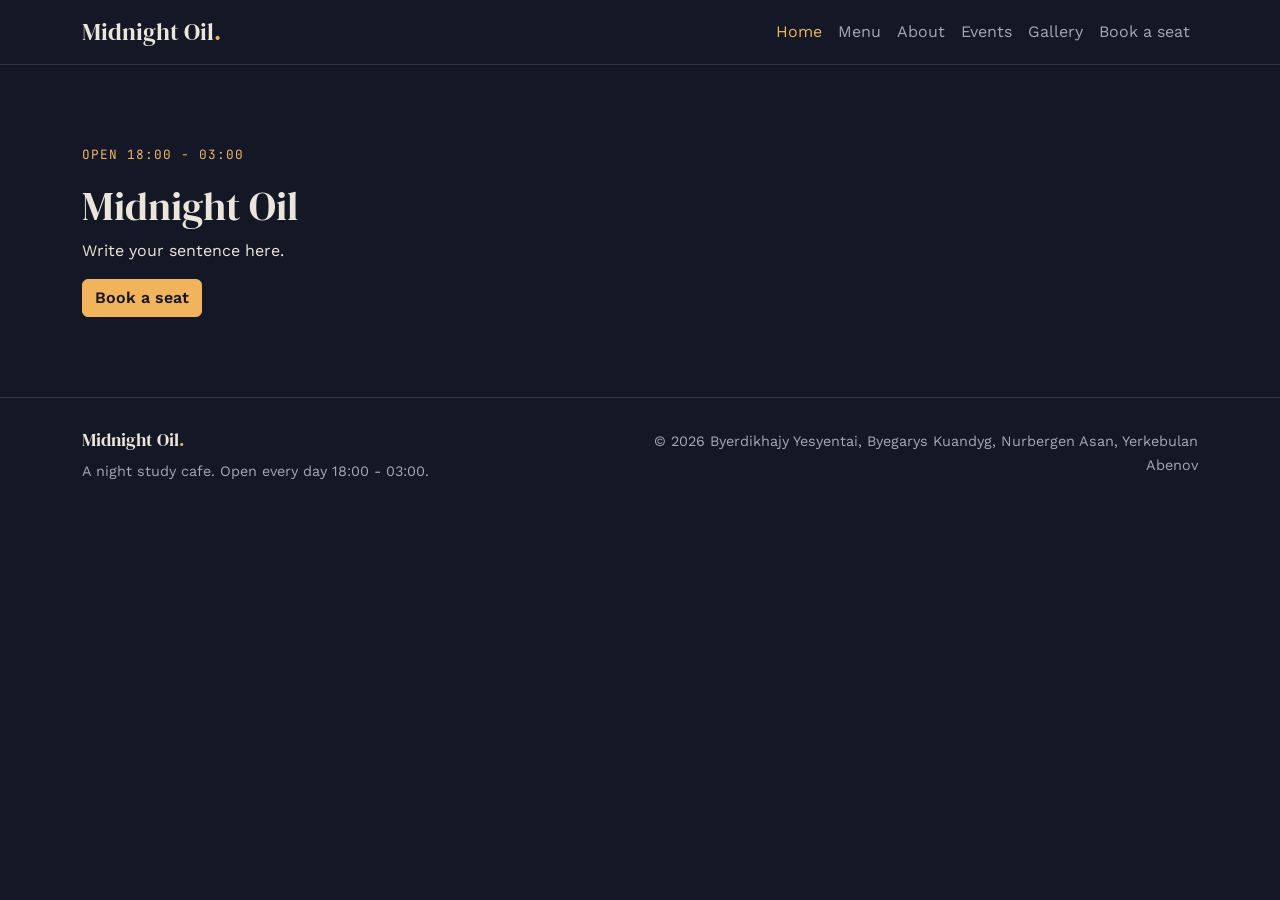
==== index.html @ 8052c6b3 "Set up the shared design, navbar, footer and starter pages" ====
<!doctype html>
<html lang="en">
<head>
    <meta charset="UTF-8">
    <meta name="viewport" content="width=device-width, initial-scale=1.0">
    <title>Midnight Oil - Night Study Cafe</title>
    <!-- Page owner: Byerdikhajy Yesyentai -->

    <!-- Bootstrap first, then the fonts, then our shared CSS, then this page's own CSS -->
    <link rel="stylesheet" href="https://cdn.jsdelivr.net/npm/bootstrap@5.3.3/dist/css/bootstrap.min.css"
          integrity="sha384-QWTKZyjpPEjISv5WaRU9OFeRpok6YctnYmDr5pNlyT2bRjXh0JMhjY6hW+ALEwIH" crossorigin="anonymous">
    <link rel="preconnect" href="https://fonts.googleapis.com">
    <link rel="preconnect" href="https://fonts.gstatic.com" crossorigin>
    <link rel="stylesheet" href="https://fonts.googleapis.com/css2?family=DM+Serif+Display&family=JetBrains+Mono:wght@400;500&family=Work+Sans:wght@400;600&display=swap">
    <link rel="stylesheet" href="css/style.css">
    <link rel="stylesheet" href="css/home.css">
</head>
<body>

    <!-- ===== SHARED NAVBAR: keep it the same on every page (only "active" moves) ===== -->
    <nav class="navbar navbar-expand-lg navbar-dark site-nav sticky-top">
        <div class="container">
            <a class="navbar-brand" href="index.html">Midnight Oil<span>.</span></a>
            <button class="navbar-toggler" type="button" data-bs-toggle="collapse" data-bs-target="#mainMenu"
                    aria-controls="mainMenu" aria-expanded="false" aria-label="Open menu">
                <span class="navbar-toggler-icon"></span>
            </button>
            <div class="collapse navbar-collapse" id="mainMenu">
                <ul class="navbar-nav ms-auto">
                    <li class="nav-item"><a class="nav-link active" aria-current="page" href="index.html">Home</a></li>
                    <li class="nav-item"><a class="nav-link" href="menu.html">Menu</a></li>
                    <li class="nav-item"><a class="nav-link" href="about.html">About</a></li>
                    <li class="nav-item"><a class="nav-link" href="events.html">Events</a></li>
                    <li class="nav-item"><a class="nav-link" href="gallery.html">Gallery</a></li>
                    <li class="nav-item"><a class="nav-link" href="reserve.html">Book a seat</a></li>
                </ul>
            </div>
        </div>
    </nav>

    <main>

        <!-- HERO: the first thing visitors see.
             TODO (Byerdikhajy):
             1. Write your own big title and one sentence about the cafe.
             2. Add a photo or illustration next to the text (Bootstrap grid: col-12 col-md-6).
             3. Make the "lamp glow" in home.css your memorable detail (or invent another one).
             Example to start from: -->
        <header class="hero section">
            <div class="container">
                <div class="row align-items-center g-4">
                    <div class="col-12 col-md-6">
                        <p class="label">Open 18:00 - 03:00</p>
                        <h1>Midnight Oil</h1>
                        <p>Write your sentence here.</p>
                        <a class="btn btn-lamp" href="reserve.html">Book a seat</a>
                    </div>
                    <div class="col-12 col-md-6">
                        <!-- TODO: <img src="images/your-photo.jpg" class="img-fluid" alt="describe the photo"> -->
                    </div>
                </div>
            </div>
        </header>

        <!-- TODO (Byerdikhajy): add 2-3 more sections, for example:
             - "Why study here": 3 features (fast wifi, quiet zone, sockets) using Flexbox or Grid
               with YOUR OWN media queries in home.css (1 per row on phone, 3 on laptop).
             - "Tonight's special": a short teaser that links to menu.html.
             - "Opening hours": use a <table> or a list. -->
    </main>

    <!-- ===== SHARED FOOTER ===== -->
    <footer class="site-footer">
        <div class="container">
            <div class="row g-3">
                <div class="col-12 col-md-6">
                    <h2>Midnight Oil<span>.</span></h2>
                    <p class="mb-0">A night study cafe. Open every day 18:00 - 03:00.</p>
                </div>
                <div class="col-12 col-md-6 text-md-end">
                    <p class="mb-1">&copy; 2026 Byerdikhajy Yesyentai, Byegarys Kuandyg, Nurbergen Asan, Yerkebulan Abenov</p>
                    <p class="mb-0"><!-- TODO: photo and icon credits, e.g. "Photos: Unsplash" --></p>
                </div>
            </div>
        </div>
    </footer>

    <!-- Bootstrap JS: makes the menu button, accordion, tabs and modals work -->
    <script src="https://cdn.jsdelivr.net/npm/bootstrap@5.3.3/dist/js/bootstrap.bundle.min.js"
            integrity="sha384-YvpcrYf0tY3lHB60NNkmXc5s9fDVZLESaAA55NDzOxhy9GkcIdslK1eN7N6jIeHz" crossorigin="anonymous"></script>
</body>
</html>
---- css/style.css ----
/* ==========================================================
   style.css - SHARED by every page of Midnight Oil
   (set up by Byerdikhajy)

   Put here ONLY what every page uses: colors, fonts, the navbar,
   the footer and the shared button. Styles for one page go in
   that page's own file (home.css, menu.css, ...).

   Loaded AFTER Bootstrap, so these rules can override Bootstrap.
   ========================================================== */

/* ---------- 1. Colors and fonts ----------
   A night study cafe: dark like a room at 1 a.m.,
   warm amber like a desk lamp, off-white like chalk.
   Use them with var(--name), for example: color: var(--lamp); */
:root {
    --night: #141826;       /* page background */
    --night-light: #1f2436; /* cards, boxes */
    --lamp: #f2b45a;        /* main accent: buttons, links, highlights */
    --lamp-dark: #d99a3d;   /* button hover */
    --chalk: #ece6da;       /* main text */
    --muted: #a3a8b8;       /* small, less important text */
    --sage: #8fb3a0;        /* second accent: "quiet zone", success */
    --line: #2e3449;        /* borders */

    --font-heading: "DM Serif Display", Georgia, serif;
    --font-body: "Work Sans", Arial, sans-serif;
    --font-mono: "JetBrains Mono", "Courier New", monospace; /* hours, prices, times */
}

body {
    background-color: var(--night);
    color: var(--chalk);
    font-family: var(--font-body);
    line-height: 1.6;
}

h1, h2, h3, h4 {
    font-family: var(--font-heading);
    font-weight: 400;
    color: var(--chalk);
}

a {
    color: var(--lamp);
}

a:hover {
    color: var(--lamp-dark);
}

/* small mono labels, e.g. <p class="label">Open till 03:00</p> */
.label {
    font-family: var(--font-mono);
    font-size: 0.8rem;
    letter-spacing: 0.08em;
    text-transform: uppercase;
    color: var(--lamp);
}

/* every page section gets the same spacing */
.section {
    padding: 3rem 0;
}

@media (min-width: 992px) {
    .section {
        padding: 5rem 0;
    }
}

/* ---------- 2. Shared button ----------
   Use together with Bootstrap: <a class="btn btn-lamp" href="...">Book a seat</a> */
.btn-lamp {
    background-color: var(--lamp);
    border-color: var(--lamp);
    color: var(--night);
    font-weight: 600;
}

.btn-lamp:hover,
.btn-lamp:focus {
    background-color: var(--lamp-dark);
    border-color: var(--lamp-dark);
    color: var(--night);
}

/* ---------- 3. Navbar (the same on every page) ---------- */
.site-nav {
    background-color: rgba(20, 24, 38, 0.95);
    border-bottom: 1px solid var(--line);
}

.site-nav .navbar-brand {
    font-family: var(--font-heading);
    font-size: 1.5rem;
    color: var(--chalk);
}

.site-nav .navbar-brand span {
    color: var(--lamp);   /* the little lamp dot after the name */
}

.site-nav .nav-link {
    color: var(--muted);
}

.site-nav .nav-link:hover,
.site-nav .nav-link.active {
    color: var(--lamp);
}

/* ---------- 4. Footer (the same on every page) ---------- */
.site-footer {
    border-top: 1px solid var(--line);
    color: var(--muted);
    font-size: 0.9rem;
    padding: 2rem 0;
}

.site-footer h2 {
    font-size: 1.1rem;
}

.site-footer h2 span {
    color: var(--lamp);
}
---- css/home.css ----
/* ==========================================================
   home.css - styles ONLY for index.html
   Page owner: Byerdikhajy Yesyentai

   Colors and fonts come from style.css, for example:
       color: var(--lamp);   font-family: var(--font-mono);
   Write mobile-first: normal rules are for a phone,
   then add @media (min-width: ...) for bigger screens.
   ========================================================== */

/* your styles here */


/* ---- tablet: from 768px ---- */
@media (min-width: 768px) {

}

/* ---- laptop: from 992px ---- */
@media (min-width: 992px) {

}
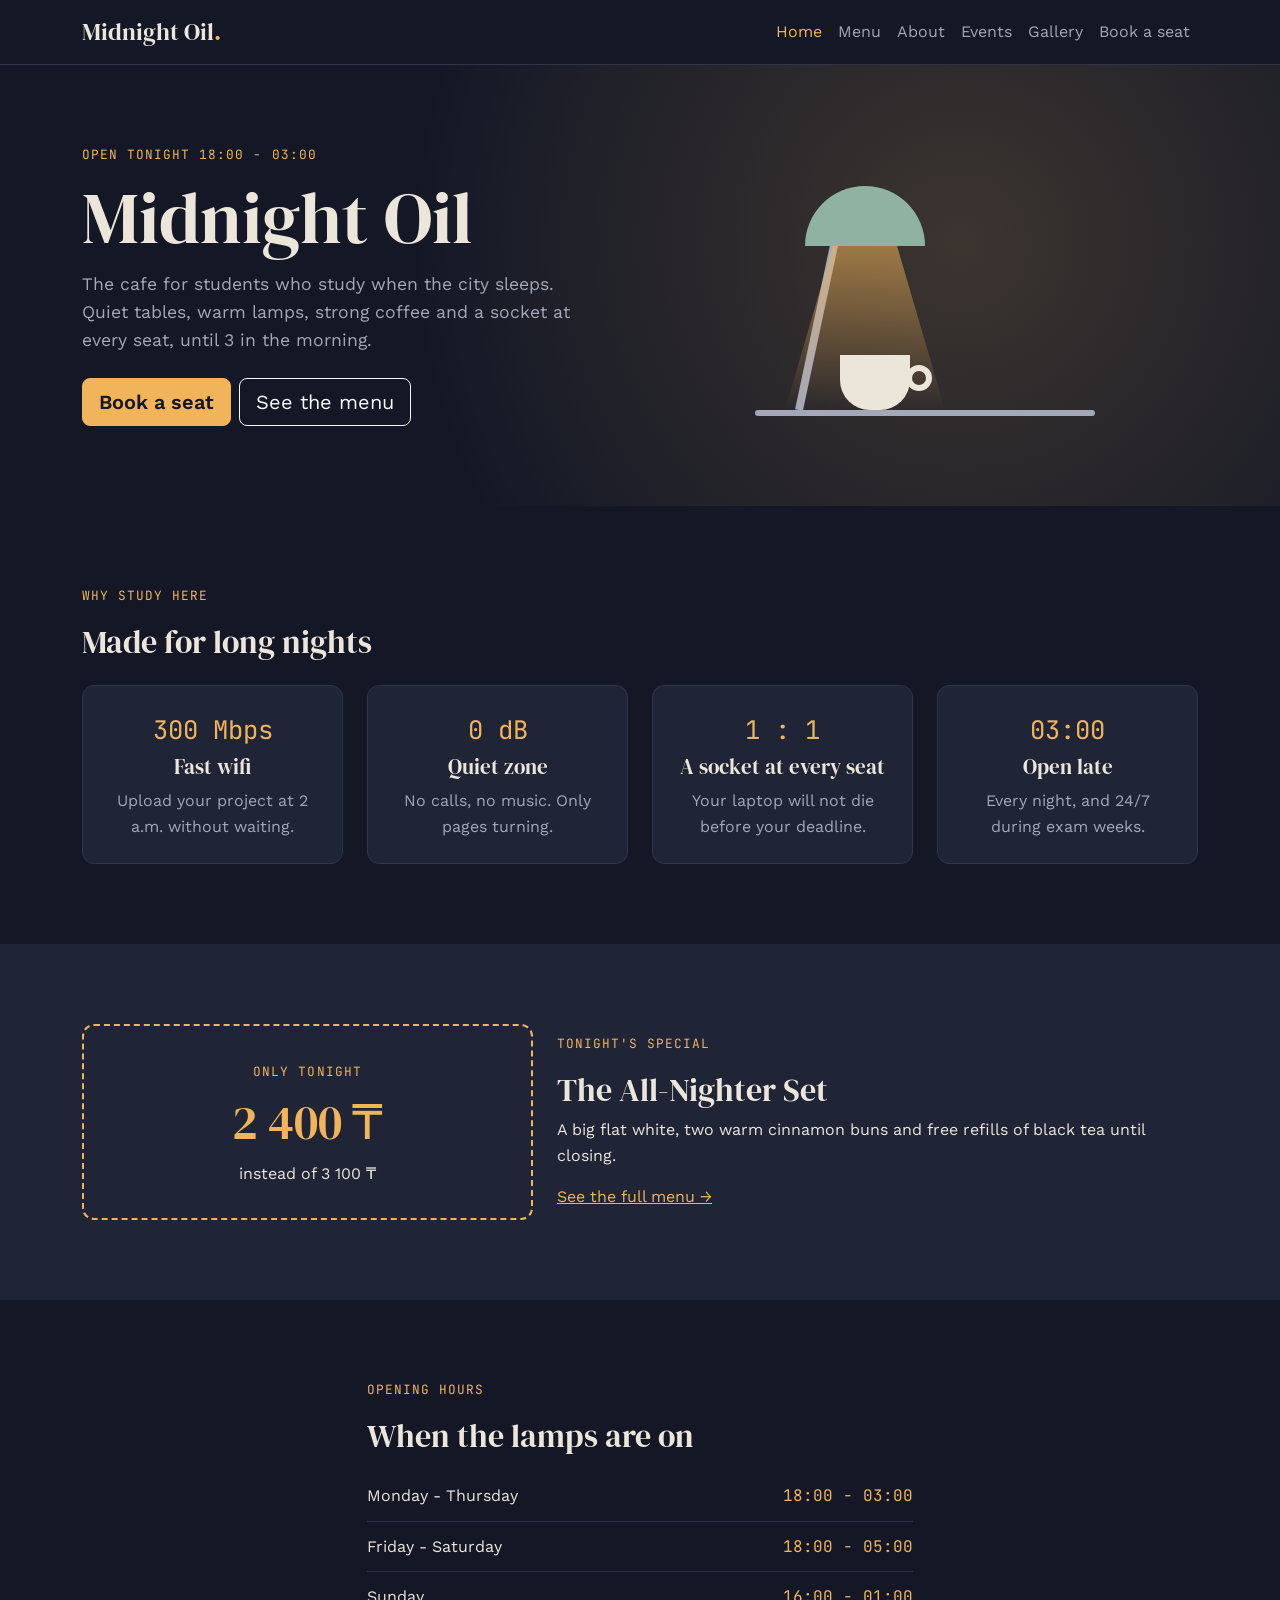
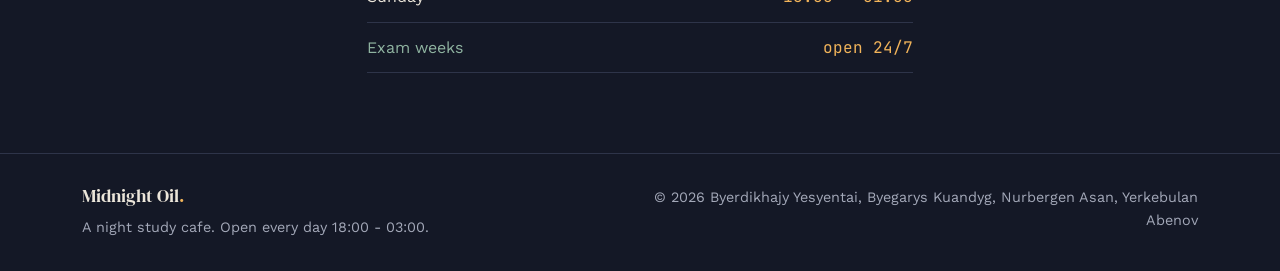
==== commit 12c79d6e: "Build the home page: hero with lamp drawing, features, special and hours" ====
--- a/index.html
+++ b/index.html
@@ -40,33 +40,115 @@
 
     <main>
 
-        <!-- HERO: the first thing visitors see.
-             TODO (Byerdikhajy):
-             1. Write your own big title and one sentence about the cafe.
-             2. Add a photo or illustration next to the text (Bootstrap grid: col-12 col-md-6).
-             3. Make the "lamp glow" in home.css your memorable detail (or invent another one).
-             Example to start from: -->
+        <!-- ===== HERO: text on the left, the lamp drawing on the right =====
+             Bootstrap grid: on a phone both columns are col-12 (stacked, text first),
+             from 768px each is col-md-6 (half the width). -->
         <header class="hero section">
             <div class="container">
                 <div class="row align-items-center g-4">
                     <div class="col-12 col-md-6">
-                        <p class="label">Open 18:00 - 03:00</p>
-                        <h1>Midnight Oil</h1>
-                        <p>Write your sentence here.</p>
-                        <a class="btn btn-lamp" href="reserve.html">Book a seat</a>
+                        <p class="label">Open tonight 18:00 - 03:00</p>
+                        <h1 class="hero__title">Midnight Oil</h1>
+                        <p class="hero__text">The cafe for students who study when the city sleeps. Quiet tables, warm lamps, strong coffee and a socket at every seat, until 3 in the morning.</p>
+                        <div class="d-flex flex-wrap gap-2">
+                            <a class="btn btn-lamp btn-lg" href="reserve.html">Book a seat</a>
+                            <a class="btn btn-outline-light btn-lg" href="menu.html">See the menu</a>
+                        </div>
                     </div>
+
+                    <!-- The drawing is made only with CSS (see home.css, part 2).
+                         aria-hidden="true": a screen reader skips it, because it is decoration. -->
                     <div class="col-12 col-md-6">
-                        <!-- TODO: <img src="images/your-photo.jpg" class="img-fluid" alt="describe the photo"> -->
+                        <div class="scene" aria-hidden="true">
+                            <div class="lamp">
+                                <div class="lamp__arm"></div>
+                                <div class="lamp__shade"></div>
+                                <div class="lamp__light"></div>
+                            </div>
+                            <div class="cup">
+                                <span class="steam"></span>
+                                <span class="steam"></span>
+                                <span class="steam"></span>
+                            </div>
+                            <div class="desk"></div>
+                        </div>
                     </div>
                 </div>
             </div>
         </header>
 
-        <!-- TODO (Byerdikhajy): add 2-3 more sections, for example:
-             - "Why study here": 3 features (fast wifi, quiet zone, sockets) using Flexbox or Grid
-               with YOUR OWN media queries in home.css (1 per row on phone, 3 on laptop).
-             - "Tonight's special": a short teaser that links to menu.html.
-             - "Opening hours": use a <table> or a list. -->
+        <!-- ===== WHY STUDY HERE: my own CSS Grid + my own media queries (home.css, part 3) =====
+             1 per row on a phone, 2 on a tablet, 4 on a laptop. -->
+        <section class="section">
+            <div class="container">
+                <p class="label">Why study here</p>
+                <h2 class="mb-4">Made for long nights</h2>
+                <div class="features">
+                    <article class="feature">
+                        <p class="feature__stat">300 Mbps</p>
+                        <h3>Fast wifi</h3>
+                        <p>Upload your project at 2 a.m. without waiting.</p>
+                    </article>
+                    <article class="feature">
+                        <p class="feature__stat">0 dB</p>
+                        <h3>Quiet zone</h3>
+                        <p>No calls, no music. Only pages turning.</p>
+                    </article>
+                    <article class="feature">
+                        <p class="feature__stat">1 : 1</p>
+                        <h3>A socket at every seat</h3>
+                        <p>Your laptop will not die before your deadline.</p>
+                    </article>
+                    <article class="feature">
+                        <p class="feature__stat">03:00</p>
+                        <h3>Open late</h3>
+                        <p>Every night, and 24/7 during exam weeks.</p>
+                    </article>
+                </div>
+            </div>
+        </section>
+
+        <!-- ===== TONIGHT'S SPECIAL: Bootstrap grid, 2 columns =====
+             The text is more important, so on a phone it comes first (order-1). -->
+        <section class="section special">
+            <div class="container">
+                <div class="row g-4 align-items-center">
+                    <div class="col-12 col-lg-7 order-1 order-lg-2">
+                        <p class="label">Tonight's special</p>
+                        <h2>The All-Nighter Set</h2>
+                        <p>A big flat white, two warm cinnamon buns and free refills of black tea until closing.</p>
+                        <a href="menu.html">See the full menu &rarr;</a>
+                    </div>
+                    <div class="col-12 col-lg-5 order-2 order-lg-1">
+                        <div class="special__price">
+                            <span class="label">Only tonight</span>
+                            <p class="special__number">2 400 ₸</p>
+                            <p class="mb-0">instead of 3 100 ₸</p>
+                        </div>
+                    </div>
+                </div>
+            </div>
+        </section>
+
+        <!-- ===== OPENING HOURS: a list laid out with Flexbox (home.css, part 4) ===== -->
+        <section class="section">
+            <div class="container">
+                <div class="row justify-content-center">
+                    <div class="col-12 col-md-8 col-lg-6">
+                        <p class="label">Opening hours</p>
+                        <h2 class="mb-3">When the lamps are on</h2>
+                        <ul class="hours">
+                            <li><span>Monday - Thursday</span><span>18:00 - 03:00</span></li>
+                            <li><span>Friday - Saturday</span><span>18:00 - 05:00</span></li>
+                            <li><span>Sunday</span><span>16:00 - 01:00</span></li>
+                            <li class="hours__exam"><span>Exam weeks</span><span>open 24/7</span></li>
+                        </ul>
+                        <!-- shown ONLY on a phone (d-md-none): a big button you can tap -->
+                        <a class="btn btn-lamp w-100 d-md-none mt-3" href="reserve.html">Book a seat for tonight</a>
+                    </div>
+                </div>
+            </div>
+        </section>
     </main>
 
     <!-- ===== SHARED FOOTER ===== -->
--- a/css/home.css
+++ b/css/home.css
@@ -2,21 +2,248 @@
    home.css - styles ONLY for index.html
    Page owner: Byerdikhajy Yesyentai
 
-   Colors and fonts come from style.css, for example:
-       color: var(--lamp);   font-family: var(--font-mono);
-   Write mobile-first: normal rules are for a phone,
-   then add @media (min-width: ...) for bigger screens.
+   Part 1: hero and the lamp glow
+   Part 2: the lamp + coffee cup drawing (only CSS, no image)
+   Part 3: "Why study here" - my own Grid and media queries
+   Part 4: tonight's special and opening hours
+   Mobile-first: normal rules are for a phone,
+   @media (min-width: ...) adds changes for bigger screens.
    ========================================================== */
 
-/* your styles here */
-
-
-/* ---- tablet: from 768px ---- */
+/* ---------- Part 1: hero ---------- */
+
+/* the "lamp glow": a soft warm circle of light behind the hero,
+   made with a radial gradient that fades to transparent */
+.hero {
+    background: radial-gradient(circle at 75% 40%, rgba(242, 180, 90, 0.18), transparent 55%);
+}
+
+.hero__title {
+    font-size: 3rem;
+    line-height: 1;
+}
+
+.hero__text {
+    font-size: 1.1rem;
+    color: var(--muted);
+    max-width: 32rem;
+    margin: 1rem 0 1.5rem;
+}
+
+@media (min-width: 992px) {
+    .hero__title {
+        font-size: 4.5rem;
+    }
+}
+
+/* ---------- Part 2: the drawing ----------
+   .scene is the "paper". It is position: relative, so the parts inside
+   (position: absolute) are placed from its corners. This is only for the
+   drawing, not for the page layout. */
+.scene {
+    position: relative;
+    height: 260px;
+    max-width: 340px;
+    margin: 0 auto;
+}
+
+/* the desk: a line at the bottom */
+.desk {
+    position: absolute;
+    bottom: 0;
+    left: 0;
+    right: 0;
+    height: 6px;
+    background-color: var(--muted);
+    border-radius: 3px;
+}
+
+/* the lamp arm: a thin bar, turned with rotate() */
+.lamp__arm {
+    position: absolute;
+    left: 40px;
+    bottom: 6px;
+    width: 8px;
+    height: 200px;
+    background-color: var(--muted);
+    transform: rotate(12deg);
+    transform-origin: bottom;
+}
+
+/* the lamp shade: a half circle (only the top corners are rounded) */
+.lamp__shade {
+    position: absolute;
+    left: 50px;
+    top: 30px;
+    width: 120px;
+    height: 60px;
+    background-color: var(--sage);
+    border-radius: 60px 60px 0 0;
+}
+
+/* the light: a trapezoid cut with clip-path, colored with a gradient
+   that goes from lamp-yellow to transparent */
+.lamp__light {
+    position: absolute;
+    left: 30px;
+    top: 90px;
+    width: 160px;
+    height: 164px;
+    background: linear-gradient(rgba(242, 180, 90, 0.55), transparent);
+    clip-path: polygon(30% 0, 70% 0, 100% 100%, 0 100%);
+}
+
+/* the cup: a rectangle with round bottom corners */
+.cup {
+    position: absolute;
+    left: 85px;
+    bottom: 6px;
+    width: 70px;
+    height: 55px;
+    background-color: var(--chalk);
+    border-radius: 0 0 30px 30px;
+}
+
+/* the handle: an empty circle with a thick border, made with ::after */
+.cup::after {
+    content: "";
+    position: absolute;
+    right: -22px;
+    top: 10px;
+    width: 26px;
+    height: 26px;
+    border: 6px solid var(--chalk);
+    border-radius: 50%;
+}
+
+/* the steam: 3 thin lines that rise and fade (animation) */
+.steam {
+    position: absolute;
+    bottom: 60px;
+    width: 6px;
+    height: 30px;
+    background-color: var(--muted);
+    border-radius: 3px;
+    opacity: 0;
+    animation: rise 3s infinite;
+}
+
+.steam:nth-child(1) { left: 18px; }
+.steam:nth-child(2) { left: 32px; animation-delay: 1s; }
+.steam:nth-child(3) { left: 46px; animation-delay: 2s; }
+
+@keyframes rise {
+    0%   { transform: translateY(0);     opacity: 0; }
+    30%  { opacity: 0.7; }
+    100% { transform: translateY(-40px); opacity: 0; }
+}
+
+/* people who turned off animations in their system settings see no movement */
+@media (prefers-reduced-motion: reduce) {
+    .steam {
+        animation: none;
+        opacity: 0.5;
+    }
+}
+
+/* ---------- Part 3: "Why study here" - my own media queries ---------- */
+
+/* phone: 1 column */
+.features {
+    display: grid;
+    grid-template-columns: 1fr;
+    gap: 1rem;
+}
+
+.feature {
+    background-color: var(--night-light);
+    border: 1px solid var(--line);
+    border-radius: 12px;
+    padding: 1.5rem;
+    transition: transform 0.2s, border-color 0.2s;
+}
+
+/* hover detail: the box lifts a little and the border lights up */
+.feature:hover {
+    transform: translateY(-4px);
+    border-color: var(--lamp);
+}
+
+.feature h3 {
+    font-size: 1.3rem;
+}
+
+.feature p:last-child {
+    color: var(--muted);
+    margin-bottom: 0;
+}
+
+.feature__stat {
+    font-family: var(--font-mono);
+    font-size: 1.6rem;
+    color: var(--lamp);
+    margin-bottom: 0.25rem;
+}
+
+/* tablet: from 768px, 2 columns */
 @media (min-width: 768px) {
-
-}
-
-/* ---- laptop: from 992px ---- */
-@media (min-width: 992px) {
-
-}
+    .features {
+        grid-template-columns: repeat(2, 1fr);
+        gap: 1.5rem;
+    }
+}
+
+/* laptop: from 1200px, 4 columns, and the text is centered */
+@media (min-width: 1200px) {
+    .features {
+        grid-template-columns: repeat(4, 1fr);
+    }
+
+    .feature {
+        text-align: center;
+    }
+}
+
+/* ---------- Part 4: special and opening hours ---------- */
+
+.special {
+    background-color: var(--night-light);
+}
+
+.special__price {
+    border: 2px dashed var(--lamp);
+    border-radius: 12px;
+    padding: 2rem;
+    text-align: center;
+}
+
+.special__number {
+    font-family: var(--font-heading);
+    font-size: 3rem;
+    color: var(--lamp);
+    margin: 0;
+}
+
+/* each line of the hours: day on the left, time on the right (Flexbox) */
+.hours {
+    list-style: none;
+    padding: 0;
+    margin: 0;
+}
+
+.hours li {
+    display: flex;
+    justify-content: space-between;
+    gap: 1rem;
+    padding: 0.75rem 0;
+    border-bottom: 1px solid var(--line);
+}
+
+.hours li span:last-child {
+    font-family: var(--font-mono);
+    color: var(--lamp);
+}
+
+.hours__exam span:first-child {
+    color: var(--sage);
+}
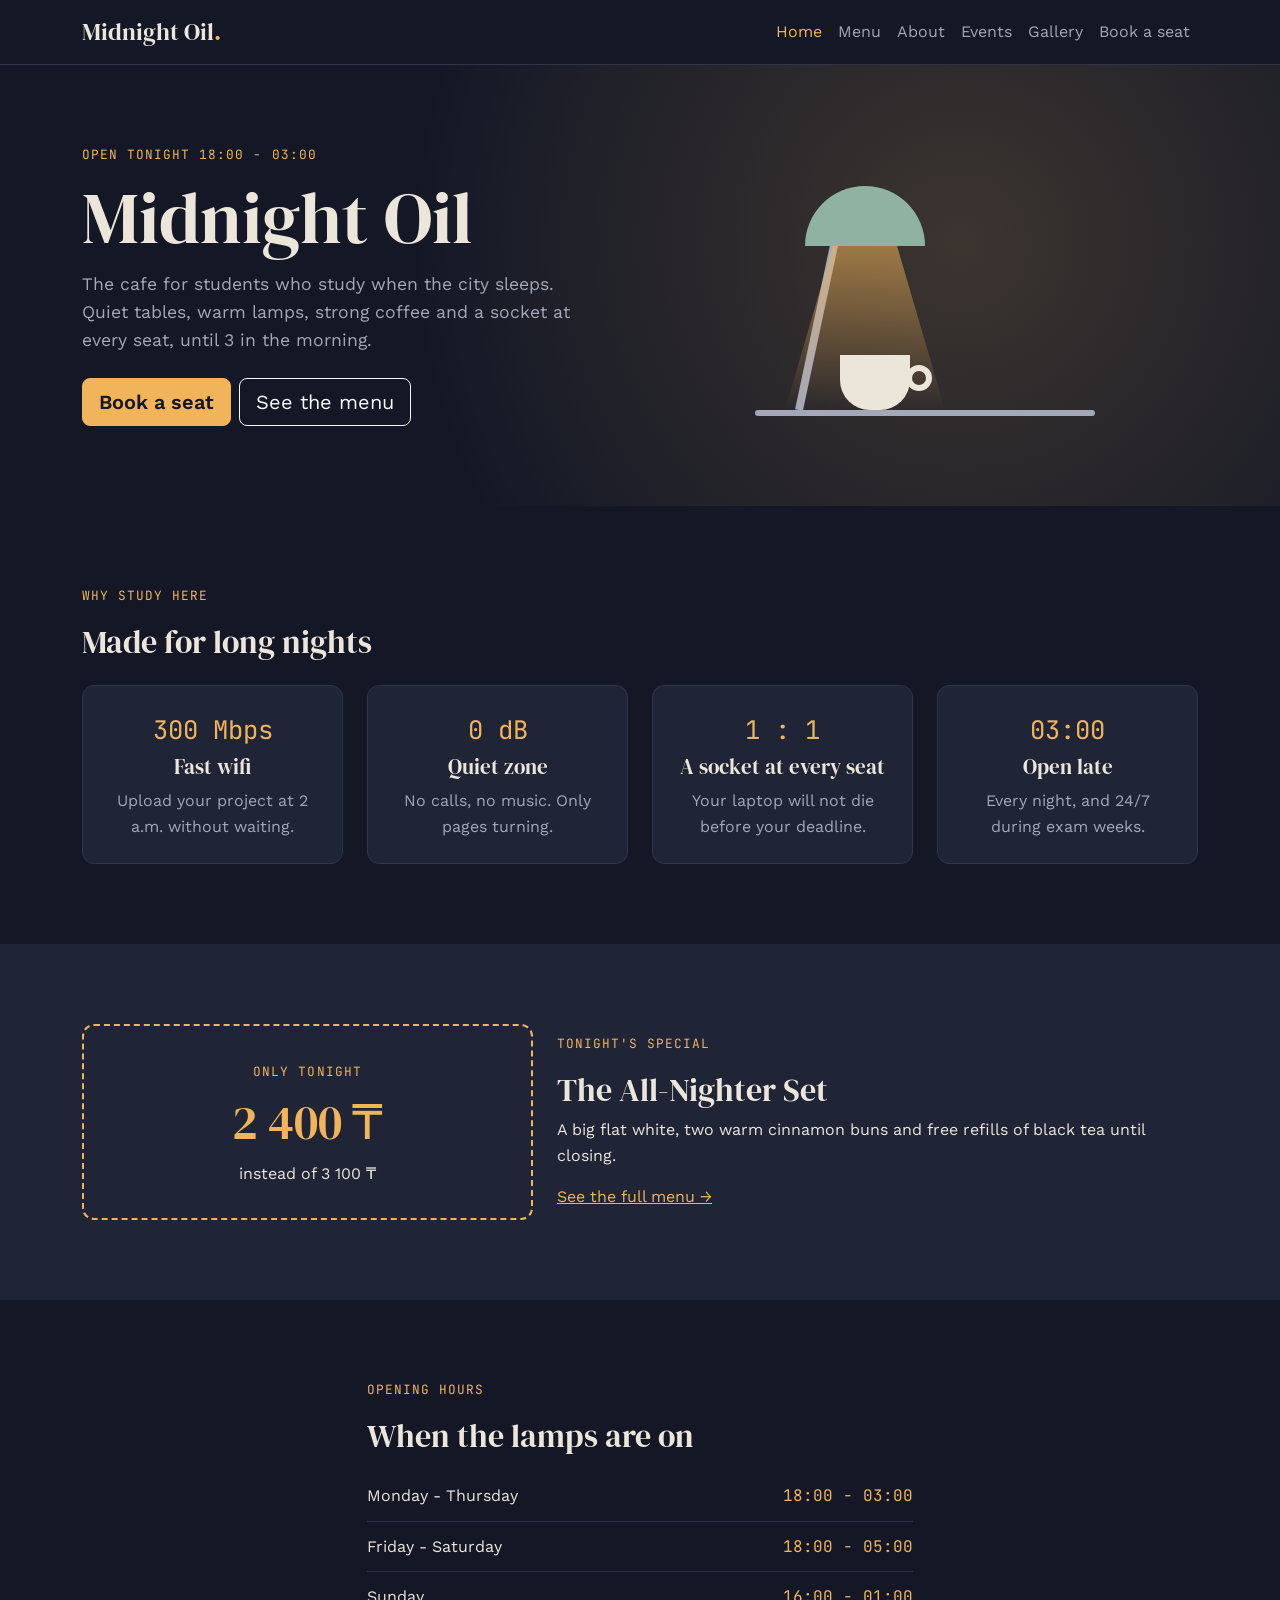
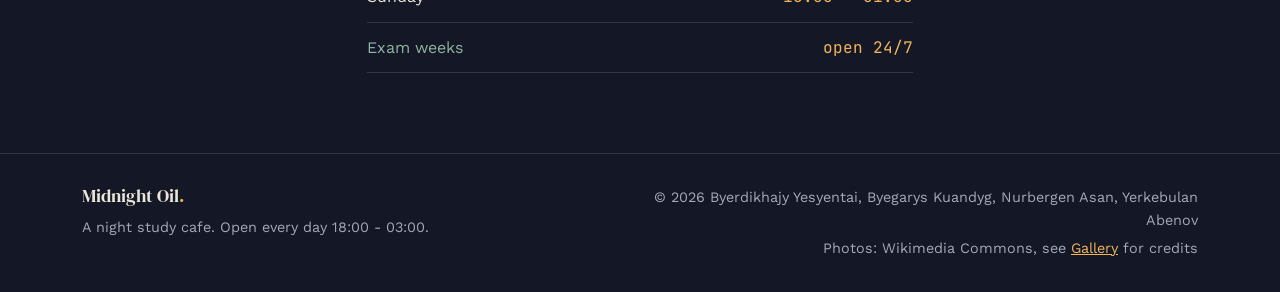
==== commit ecc0aff7: "Add photo credits link to the footer" ====
--- a/index.html
+++ b/index.html
@@ -161,7 +161,7 @@
                 </div>
                 <div class="col-12 col-md-6 text-md-end">
                     <p class="mb-1">&copy; 2026 Byerdikhajy Yesyentai, Byegarys Kuandyg, Nurbergen Asan, Yerkebulan Abenov</p>
-                    <p class="mb-0"><!-- TODO: photo and icon credits, e.g. "Photos: Unsplash" --></p>
+                    <p class="mb-0">Photos: Wikimedia Commons, see <a href="gallery.html">Gallery</a> for credits</p>
                 </div>
             </div>
         </div>
